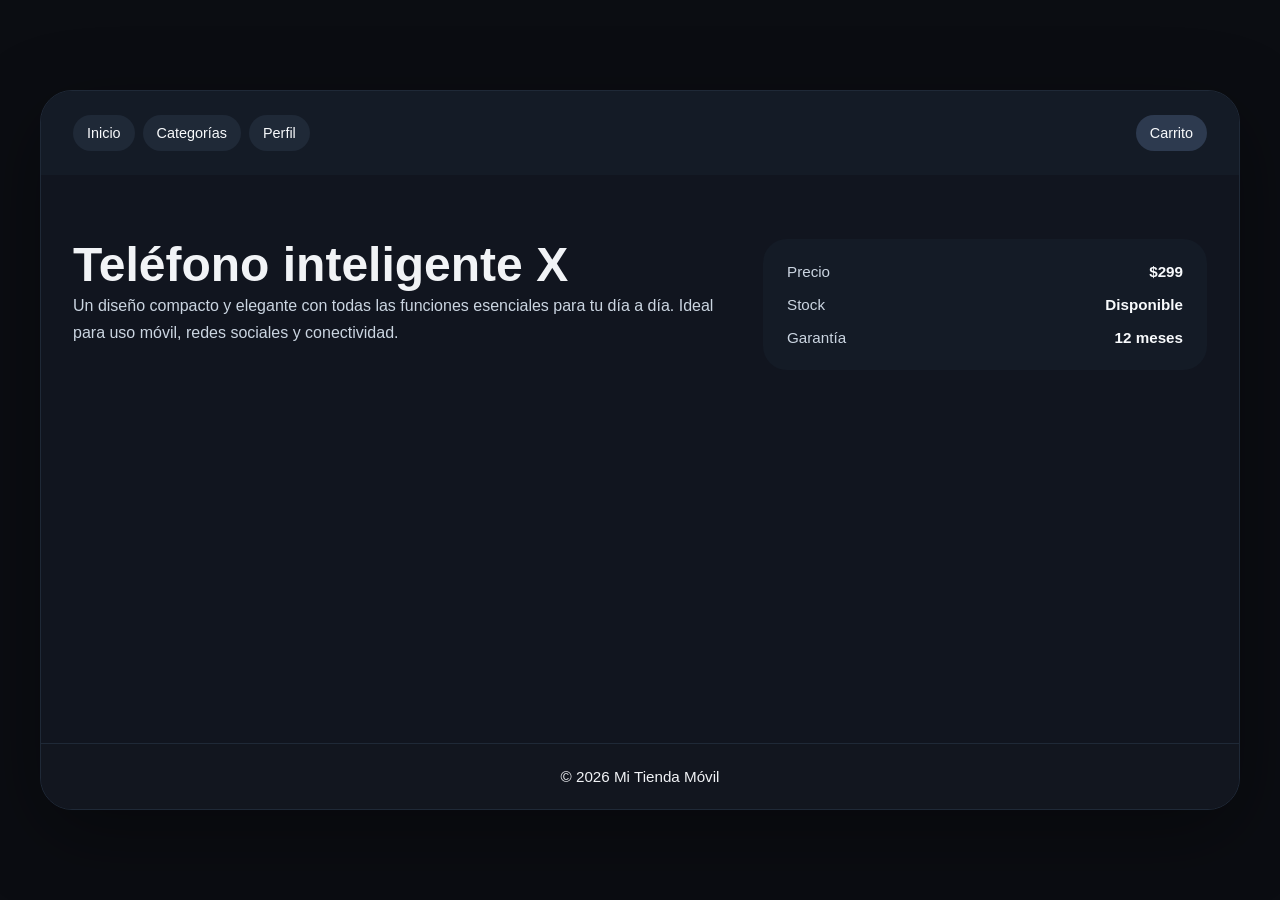
==== index.html @ 7a8d1944 "ETAPA 1 - ESTRUCTURA PRINCIPAL" ====
<!DOCTYPE html>
<html lang="es">
  <head>
    <meta charset="UTF-8" />
    <meta name="viewport" content="width=device-width, initial-scale=1.0" />
    <title>Tienda móvil</title>
    <link rel="stylesheet" href="style.css" />
  </head>
  <body>
    <div class="phone-shell">
      <header class="top-bar">
        <div class="menu-options">
          <button class="menu-button">Inicio</button>
          <button class="menu-button">Categorías</button>
          <button class="menu-button">Perfil</button>
        </div>
        <button class="cart-button">Carrito</button>
      </header>

      <main class="content-area">
        <section class="product-card">
          <div class="product-copy">
            <h1 class="product-title">Teléfono inteligente X</h1>
            <p class="product-description">
              Un diseño compacto y elegante con todas las funciones esenciales para
              tu día a día. Ideal para uso móvil, redes sociales y conectividad.
            </p>
          </div>
          <div class="product-details">
            <div class="detail-line">
              <span>Precio</span>
              <strong>$299</strong>
            </div>
            <div class="detail-line">
              <span>Stock</span>
              <strong>Disponible</strong>
            </div>
            <div class="detail-line">
              <span>Garantía</span>
              <strong>12 meses</strong>
            </div>
          </div>
        </section>
      </main>

      <footer class="footer-bar">
        <p>© 2026 Mi Tienda Móvil</p>
      </footer>
    </div>
  </body>
</html>
---- style.css ----
* {
  box-sizing: border-box;
  margin: 0;
  padding: 0;
}

body {
  min-height: 100vh;
  background: #0b0d12;
  color: #f1f3f6;
  font-family: Inter, Arial, sans-serif;
  display: flex;
  align-items: center;
  justify-content: center;
  padding: 32px 40px;
}

.phone-shell {
  display: grid;
  grid-template-rows: auto 1fr auto;
  gap: 24px;
  width: min(100%, 1200px);
  min-height: 80vh;
  margin: auto;
  background: #11151f;
  border: 1px solid #1f2937;
  border-radius: 32px;
  box-shadow: 0 24px 80px rgba(0, 0, 0, 0.35);
  overflow: hidden;
}

.top-bar {
  display: flex;
  align-items: center;
  justify-content: space-between;
  gap: 16px;
  padding: 24px 32px;
  background: #141b26;
}

.menu-options {
  display: flex;
  gap: 8px;
  flex-wrap: wrap;
}

.menu-button,
.cart-button {
  border: none;
  background: #1f2937;
  color: #f8fafc;
  padding: 10px 14px;
  border-radius: 999px;
  font-size: 0.9rem;
  cursor: pointer;
}

.cart-button {
  background: #2d3a4f;
}

.content-area {
  padding: 40px 32px;
  width: 100%;
}

.product-card {
  display: grid;
  grid-template-columns: 1fr;
  gap: 24px;
  width: 100%;
  max-width: 100%;
}

.product-details {
  display: grid;
  gap: 16px;
  padding: 24px;
  background: #141b26;
  border-radius: 24px;
}

.detail-line {
  display: flex;
  align-items: center;
  justify-content: space-between;
  color: #cbd5e1;
  font-size: 0.95rem;
}

.detail-line strong {
  color: #f8fafc;
}

.product-title {
  font-size: clamp(2rem, 4vw, 3rem);
  line-height: 1.1;
}

.product-description {
  font-size: 1rem;
  line-height: 1.7;
  color: #cbd5e1;
}

.footer-bar {
  padding: 24px 32px;
  text-align: center;
  background: #12161f;
  border-top: 1px solid #1f2937;
  font-size: 0.95rem;
}

@media (min-width: 860px) {
  .product-card {
    grid-template-columns: 1.35fr 0.9fr;
    align-items: start;
  }
}

@media (max-width: 360px) {
  .top-bar {
    flex-direction: column;
    align-items: stretch;
  }

  .menu-options {
    justify-content: space-between;
  }
}
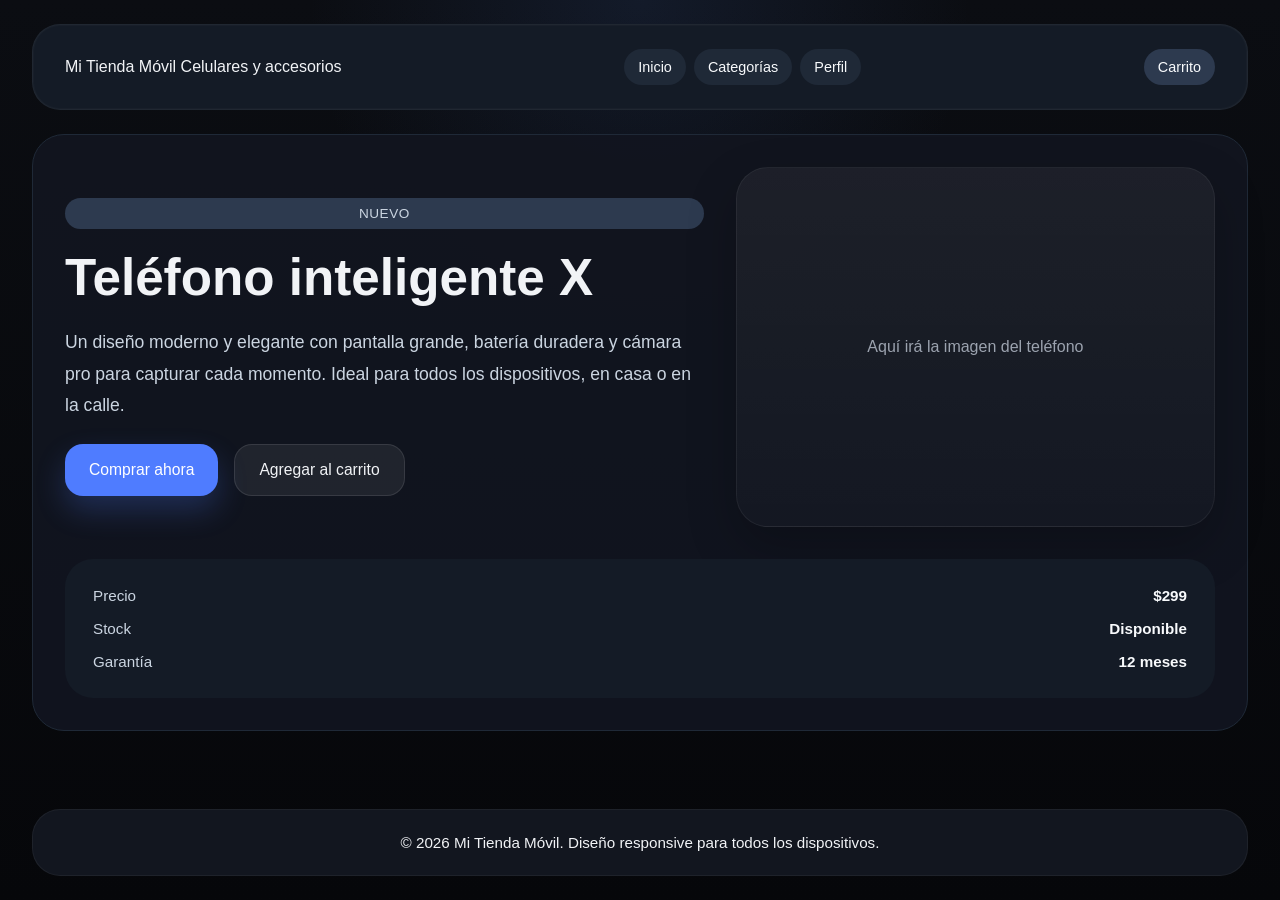
==== commit f99c92c7: "ETAPA 2 - MEJORA VISUAL" ====
--- a/index.html
+++ b/index.html
@@ -7,8 +7,12 @@
     <link rel="stylesheet" href="style.css" />
   </head>
   <body>
-    <div class="phone-shell">
+    <div class="page-shell">
       <header class="top-bar">
+        <div class="logo-area">
+          <span class="brand-name">Mi Tienda Móvil</span>
+          <span class="brand-tag">Celulares y accesorios</span>
+        </div>
         <div class="menu-options">
           <button class="menu-button">Inicio</button>
           <button class="menu-button">Categorías</button>
@@ -19,13 +23,27 @@
 
       <main class="content-area">
         <section class="product-card">
-          <div class="product-copy">
-            <h1 class="product-title">Teléfono inteligente X</h1>
-            <p class="product-description">
-              Un diseño compacto y elegante con todas las funciones esenciales para
-              tu día a día. Ideal para uso móvil, redes sociales y conectividad.
-            </p>
+          <div class="product-head">
+            <div class="product-copy">
+              <span class="product-badge">Nuevo</span>
+              <h1 class="product-title">Teléfono inteligente X</h1>
+              <p class="product-description">
+                Un diseño moderno y elegante con pantalla grande, batería duradera
+                y cámara pro para capturar cada momento. Ideal para todos los
+                dispositivos, en casa o en la calle.
+              </p>
+
+              <div class="product-actions">
+                <button class="action-button primary">Comprar ahora</button>
+                <button class="action-button secondary">Agregar al carrito</button>
+              </div>
+            </div>
+
+            <div class="product-visual">
+              <div class="image-box">Aquí irá la imagen del teléfono</div>
+            </div>
           </div>
+
           <div class="product-details">
             <div class="detail-line">
               <span>Precio</span>
@@ -44,7 +62,7 @@
       </main>
 
       <footer class="footer-bar">
-        <p>© 2026 Mi Tienda Móvil</p>
+        <p>© 2026 Mi Tienda Móvil. Diseño responsive para todos los dispositivos.</p>
       </footer>
     </div>
   </body>
--- a/style.css
+++ b/style.css
@@ -6,27 +6,24 @@
 
 body {
   min-height: 100vh;
-  background: #0b0d12;
+  background: radial-gradient(circle at top, rgba(56, 87, 148, 0.18), transparent 30%),
+    linear-gradient(180deg, #0b0d12 0%, #06070a 100%);
   color: #f1f3f6;
   font-family: Inter, Arial, sans-serif;
-  display: flex;
-  align-items: center;
+  margin: 0;
+  padding: 24px 32px;
+  display: flex;
   justify-content: center;
-  padding: 32px 40px;
-}
-
-.phone-shell {
+}
+
+.page-shell {
   display: grid;
   grid-template-rows: auto 1fr auto;
   gap: 24px;
-  width: min(100%, 1200px);
-  min-height: 80vh;
-  margin: auto;
-  background: #11151f;
-  border: 1px solid #1f2937;
-  border-radius: 32px;
-  box-shadow: 0 24px 80px rgba(0, 0, 0, 0.35);
-  overflow: hidden;
+  width: 100%;
+  max-width: 1400px;
+  min-height: 84vh;
+  margin: 0 auto;
 }
 
 .top-bar {
@@ -34,8 +31,12 @@
   align-items: center;
   justify-content: space-between;
   gap: 16px;
+  width: 100%;
   padding: 24px 32px;
   background: #141b26;
+  border-radius: 28px;
+  border: 1px solid rgba(255, 255, 255, 0.05);
+  box-shadow: inset 0 0 0 1px rgba(255, 255, 255, 0.02);
 }
 
 .menu-options {
@@ -60,24 +61,101 @@
 }
 
 .content-area {
-  padding: 40px 32px;
   width: 100%;
 }
 
 .product-card {
-  display: grid;
-  grid-template-columns: 1fr;
-  gap: 24px;
-  width: 100%;
-  max-width: 100%;
+  background: rgba(17, 21, 31, 0.95);
+  border: 1px solid #1f2937;
+  border-radius: 32px;
+  padding: 32px;
+  display: grid;
+  gap: 32px;
+  width: 100%;
+}
+
+.product-head {
+  display: grid;
+  gap: 32px;
+  width: 100%;
+}
+
+.product-copy {
+  display: grid;
+  gap: 22px;
+}
+
+.product-badge {
+  display: inline-flex;
+  align-items: center;
+  justify-content: center;
+  padding: 8px 14px;
+  border-radius: 999px;
+  background: #2d3a4f;
+  color: #cbd5e1;
+  font-size: 0.85rem;
+  letter-spacing: 0.04em;
+  text-transform: uppercase;
+}
+
+.product-visual {
+  display: grid;
+  align-items: center;
+  justify-items: center;
+}
+
+.image-box {
+  width: 100%;
+  min-height: 360px;
+  border-radius: 32px;
+  background: linear-gradient(180deg, rgba(255,255,255,0.05), rgba(255,255,255,0.02));
+  border: 1px solid rgba(255, 255, 255, 0.06);
+  box-shadow: 0 20px 50px rgba(0, 0, 0, 0.22);
+  display: grid;
+  place-items: center;
+  color: #9ca3af;
+  font-size: 1rem;
+  text-align: center;
+  padding: 32px;
+}
+
+.product-actions {
+  display: flex;
+  flex-wrap: wrap;
+  gap: 16px;
+}
+
+.action-button {
+  border: none;
+  border-radius: 18px;
+  padding: 16px 24px;
+  font-size: 0.98rem;
+  cursor: pointer;
+  transition: transform 0.2s ease, background 0.2s ease, box-shadow 0.2s ease;
+}
+
+.action-button:hover {
+  transform: translateY(-2px);
+}
+
+.primary {
+  background: #4f7cff;
+  color: #fff;
+  box-shadow: 0 14px 30px rgba(79, 124, 255, 0.24);
+}
+
+.secondary {
+  background: rgba(255, 255, 255, 0.07);
+  color: #f1f3f6;
+  border: 1px solid rgba(255, 255, 255, 0.1);
 }
 
 .product-details {
   display: grid;
   gap: 16px;
-  padding: 24px;
+  padding: 28px;
   background: #141b26;
-  border-radius: 24px;
+  border-radius: 28px;
 }
 
 .detail-line {
@@ -93,38 +171,64 @@
 }
 
 .product-title {
-  font-size: clamp(2rem, 4vw, 3rem);
-  line-height: 1.1;
+  font-size: clamp(2.6rem, 4vw, 4rem);
+  line-height: 1.05;
+  margin: 0;
 }
 
 .product-description {
-  font-size: 1rem;
-  line-height: 1.7;
+  font-size: 1.1rem;
+  line-height: 1.8;
   color: #cbd5e1;
+  max-width: 740px;
 }
 
 .footer-bar {
+  width: 100%;
   padding: 24px 32px;
   text-align: center;
   background: #12161f;
-  border-top: 1px solid #1f2937;
+  border-radius: 28px;
+  border: 1px solid rgba(255, 255, 255, 0.05);
   font-size: 0.95rem;
 }
 
-@media (min-width: 860px) {
-  .product-card {
-    grid-template-columns: 1.35fr 0.9fr;
-    align-items: start;
-  }
-}
-
-@media (max-width: 360px) {
+@media (min-width: 900px) {
+  .product-head {
+    grid-template-columns: 1.2fr 0.9fr;
+    align-items: center;
+  }
+}
+
+@media (max-width: 860px) {
   .top-bar {
     flex-direction: column;
     align-items: stretch;
   }
 
   .menu-options {
-    justify-content: space-between;
-  }
-}
+    justify-content: flex-start;
+  }
+}
+
+@media (max-width: 640px) {
+  body {
+    padding: 16px;
+  }
+
+  .top-bar,
+  .footer-bar,
+  .product-card {
+    border-radius: 24px;
+    padding: 20px;
+  }
+
+  .product-actions {
+    flex-direction: column;
+    align-items: stretch;
+  }
+
+  .image-box {
+    min-height: 240px;
+  }
+}
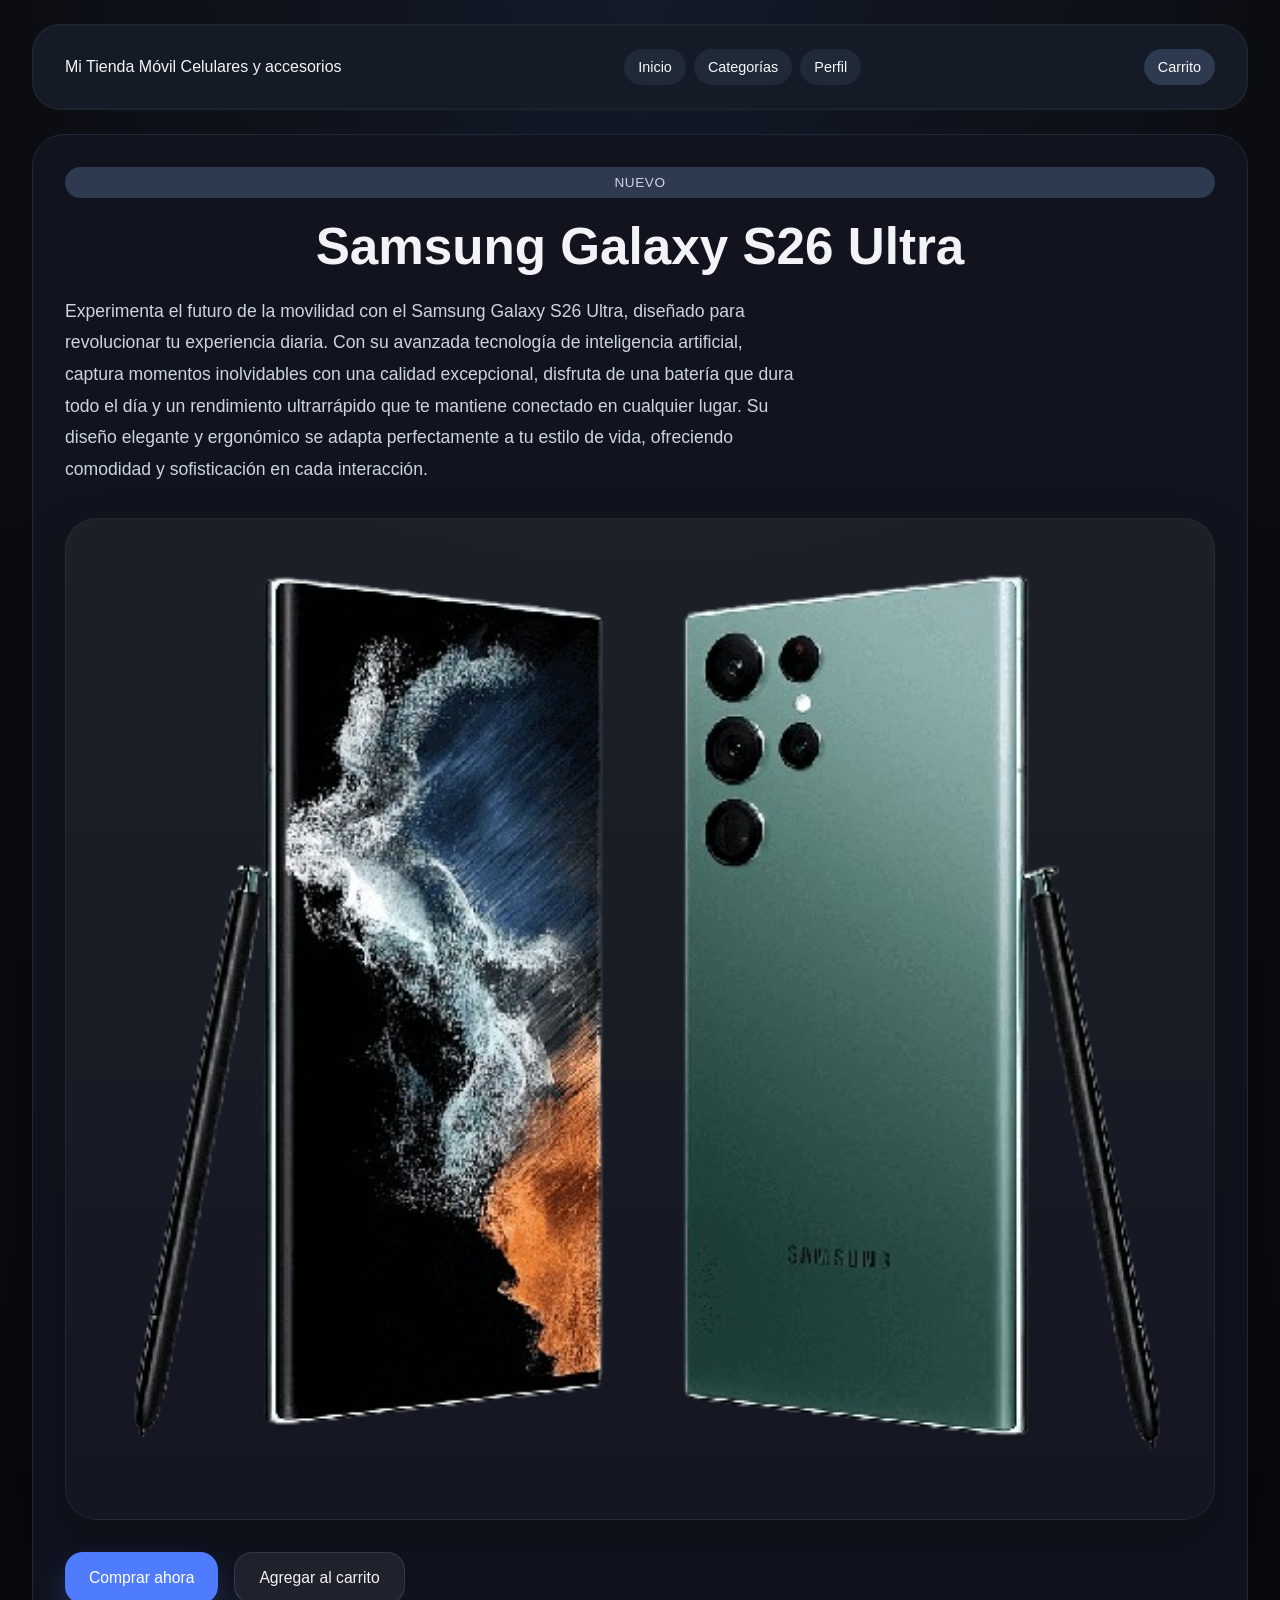
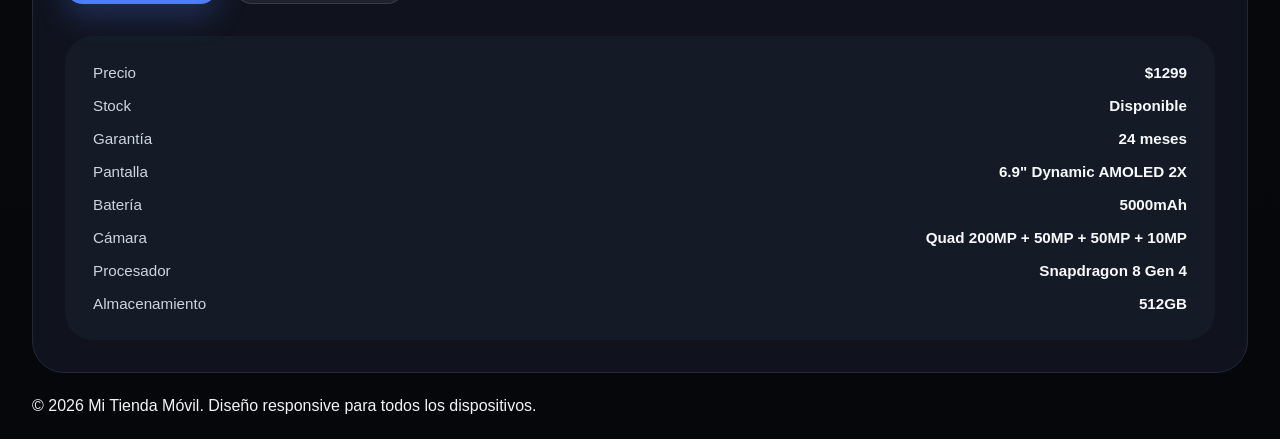
==== commit 55744a71: "INCORPORACION DE CONTENIDO" ====
--- a/index.html
+++ b/index.html
@@ -15,10 +15,22 @@
         </div>
         <div class="menu-options">
           <button class="menu-button">Inicio</button>
-          <button class="menu-button">Categorías</button>
-          <button class="menu-button">Perfil</button>
+          <div class="dropdown">
+            <button class="menu-button dropdown-toggle">Categorías</button>
+            <div class="dropdown-content">
+              <a href="index.html">Celulares</a>
+              <a href="#">Seguimiento de Producto</a>
+              <a href="#">Contacto</a>
+            </div>
+          </div>
+          <button class="menu-button" id="profile-btn">Perfil</button>
         </div>
-        <button class="cart-button">Carrito</button>
+        <div class="cart-dropdown">
+          <button class="cart-button">Carrito</button>
+          <div class="cart-dropdown-content" id="cart-preview">
+            <!-- Contenido del carrito -->
+          </div>
+        </div>
       </header>
 
       <main class="content-area">
@@ -26,28 +38,29 @@
           <div class="product-head">
             <div class="product-copy">
               <span class="product-badge">Nuevo</span>
-              <h1 class="product-title">Teléfono inteligente X</h1>
+              <h1 class="product-title">Samsung Galaxy S26 Ultra</h1>
               <p class="product-description">
-                Un diseño moderno y elegante con pantalla grande, batería duradera
-                y cámara pro para capturar cada momento. Ideal para todos los
-                dispositivos, en casa o en la calle.
+                Experimenta el futuro de la movilidad con el Samsung Galaxy S26 Ultra, diseñado para revolucionar tu experiencia diaria. Con su avanzada tecnología de inteligencia artificial, captura momentos inolvidables con una calidad excepcional, disfruta de una batería que dura todo el día y un rendimiento ultrarrápido que te mantiene conectado en cualquier lugar. Su diseño elegante y ergonómico se adapta perfectamente a tu estilo de vida, ofreciendo comodidad y sofisticación en cada interacción.
               </p>
 
-              <div class="product-actions">
-                <button class="action-button primary">Comprar ahora</button>
-                <button class="action-button secondary">Agregar al carrito</button>
-              </div>
             </div>
 
             <div class="product-visual">
-              <div class="image-box">Aquí irá la imagen del teléfono</div>
+              <div class="image-box">
+                <img src="CELULAR.png" alt="Samsung Galaxy S26 Ultra" style="width: 100%; height: 100%; object-fit: cover; border-radius: 24px;">
+              </div>
             </div>
+          </div>
+
+          <div class="product-actions">
+            <button class="action-button primary">Comprar ahora</button>
+            <button class="action-button secondary">Agregar al carrito</button>
           </div>
 
           <div class="product-details">
             <div class="detail-line">
               <span>Precio</span>
-              <strong>$299</strong>
+              <strong>$1299</strong>
             </div>
             <div class="detail-line">
               <span>Stock</span>
@@ -55,7 +68,27 @@
             </div>
             <div class="detail-line">
               <span>Garantía</span>
-              <strong>12 meses</strong>
+              <strong>24 meses</strong>
+            </div>
+            <div class="detail-line">
+              <span>Pantalla</span>
+              <strong>6.9" Dynamic AMOLED 2X</strong>
+            </div>
+            <div class="detail-line">
+              <span>Batería</span>
+              <strong>5000mAh</strong>
+            </div>
+            <div class="detail-line">
+              <span>Cámara</span>
+              <strong>Quad 200MP + 50MP + 50MP + 10MP</strong>
+            </div>
+            <div class="detail-line">
+              <span>Procesador</span>
+              <strong>Snapdragon 8 Gen 4</strong>
+            </div>
+            <div class="detail-line">
+              <span>Almacenamiento</span>
+              <strong>512GB</strong>
             </div>
           </div>
         </section>
@@ -65,5 +98,53 @@
         <p>© 2026 Mi Tienda Móvil. Diseño responsive para todos los dispositivos.</p>
       </footer>
     </div>
+
+    <!-- Modal para Checkout -->
+    <div id="checkout-modal" class="modal">
+      <div class="modal-content">
+        <span class="close">&times;</span>
+        <h2>Información de Pago</h2>
+        <form id="checkout-form">
+          <div class="form-group">
+            <label for="card-number">Número de Tarjeta</label>
+            <input type="text" id="card-number" placeholder="1234 5678 9012 3456" required>
+          </div>
+          <div class="form-group">
+            <label for="expiry">Fecha de Expiración</label>
+            <input type="text" id="expiry" placeholder="MM/AA" required>
+          </div>
+          <div class="form-group">
+            <label for="cvv">CVV</label>
+            <input type="text" id="cvv" placeholder="123" required>
+          </div>
+          <div class="form-group">
+            <label for="address">Dirección de Envío</label>
+            <input type="text" id="address" placeholder="Calle, Ciudad, País" required>
+          </div>
+          <button type="submit" class="action-button primary">Pagar Ahora</button>
+        </form>
+      </div>
+    </div>
+
+    <!-- Modal para Perfil -->
+    <div id="profile-modal" class="modal">
+      <div class="modal-content">
+        <span class="close">&times;</span>
+        <h2>Crear Cuenta</h2>
+        <form id="profile-form">
+          <div class="form-group">
+            <label for="first-name">Nombre</label>
+            <input type="text" id="first-name" required>
+          </div>
+          <div class="form-group">
+            <label for="last-name">Apellido</label>
+            <input type="text" id="last-name" required>
+          </div>
+          <button type="submit" class="action-button primary">Crear Cuenta</button>
+        </form>
+      </div>
+    </div>
+
+    <script src="script.js"></script>
   </body>
 </html>
--- a/style.css
+++ b/style.css
@@ -14,6 +14,12 @@
   padding: 24px 32px;
   display: flex;
   justify-content: center;
+  animation: fadeIn 1s ease-in;
+}
+
+@keyframes fadeIn {
+  from { opacity: 0; }
+  to { opacity: 1; }
 }
 
 .page-shell {
@@ -72,6 +78,12 @@
   display: grid;
   gap: 32px;
   width: 100%;
+  animation: slideUp 0.8s ease-out;
+}
+
+@keyframes slideUp {
+  from { transform: translateY(50px); opacity: 0; }
+  to { transform: translateY(0); opacity: 1; }
 }
 
 .product-head {
@@ -131,11 +143,24 @@
   padding: 16px 24px;
   font-size: 0.98rem;
   cursor: pointer;
-  transition: transform 0.2s ease, background 0.2s ease, box-shadow 0.2s ease;
-}
-
-.action-button:hover {
-  transform: translateY(-2px);
+  transition: all 0.3s ease;
+  position: relative;
+  overflow: hidden;
+}
+
+.action-button::before {
+  content: '';
+  position: absolute;
+  top: 0;
+  left: -100%;
+  width: 100%;
+  height: 100%;
+  background: linear-gradient(90deg, transparent, rgba(255,255,255,0.2), transparent);
+  transition: left 0.5s;
+}
+
+.action-button:hover::before {
+  left: 100%;
 }
 
 .primary {
@@ -144,12 +169,22 @@
   box-shadow: 0 14px 30px rgba(79, 124, 255, 0.24);
 }
 
+.primary:hover {
+  transform: translateY(-3px);
+  box-shadow: 0 20px 40px rgba(79, 124, 255, 0.4);
+}
+
 .secondary {
   background: rgba(255, 255, 255, 0.07);
   color: #f1f3f6;
   border: 1px solid rgba(255, 255, 255, 0.1);
 }
 
+.secondary:hover {
+  background: rgba(255, 255, 255, 0.15);
+  transform: translateY(-2px);
+}
+
 .product-details {
   display: grid;
   gap: 16px;
@@ -174,6 +209,7 @@
   font-size: clamp(2.6rem, 4vw, 4rem);
   line-height: 1.05;
   margin: 0;
+  text-align: center;
 }
 
 .product-description {
@@ -183,21 +219,146 @@
   max-width: 740px;
 }
 
-.footer-bar {
-  width: 100%;
-  padding: 24px 32px;
-  text-align: center;
-  background: #12161f;
-  border-radius: 28px;
-  border: 1px solid rgba(255, 255, 255, 0.05);
-  font-size: 0.95rem;
-}
-
-@media (min-width: 900px) {
-  .product-head {
-    grid-template-columns: 1.2fr 0.9fr;
-    align-items: center;
-  }
+.dropdown {
+  position: relative;
+  display: inline-block;
+}
+
+.dropdown-content {
+  display: none;
+  position: absolute;
+  background-color: #141b26;
+  min-width: 160px;
+  box-shadow: 0px 8px 16px 0px rgba(0,0,0,0.2);
+  z-index: 1;
+  border-radius: 8px;
+  border: 1px solid #1f2937;
+}
+
+.dropdown-content a {
+  color: #f8fafc;
+  padding: 12px 16px;
+  text-decoration: none;
+  display: block;
+}
+
+.dropdown-content a:hover {
+  background-color: #1f2937;
+}
+
+.dropdown:hover .dropdown-content {
+  display: block;
+}
+
+.cart-dropdown {
+  position: relative;
+  display: inline-block;
+}
+
+.cart-dropdown-content {
+  display: none;
+  position: absolute;
+  right: 0;
+  background-color: #141b26;
+  min-width: 300px;
+  box-shadow: 0px 8px 16px 0px rgba(0,0,0,0.2);
+  z-index: 1;
+  border-radius: 8px;
+  border: 1px solid #1f2937;
+  padding: 16px;
+}
+
+.cart-dropdown:hover .cart-dropdown-content {
+  display: block;
+}
+
+.cart-item {
+  display: flex;
+  justify-content: space-between;
+  align-items: center;
+  margin-bottom: 12px;
+  padding: 12px;
+  background: #141b26;
+  border-radius: 8px;
+}
+
+.remove-btn {
+  background: #dc3545;
+  color: #fff;
+  border: none;
+  padding: 6px 12px;
+  border-radius: 4px;
+  cursor: pointer;
+  transition: background 0.3s;
+}
+
+.remove-btn:hover {
+  background: #c82333;
+}
+
+.modal {
+  display: none;
+  position: fixed;
+  z-index: 1000;
+  left: 0;
+  top: 0;
+  width: 100%;
+  height: 100%;
+  overflow: auto;
+  background-color: rgba(0,0,0,0.4);
+}
+
+.modal-content {
+  background-color: #11151f;
+  margin: 15% auto;
+  padding: 20px;
+  border: 1px solid #1f2937;
+  border-radius: 32px;
+  width: 90%;
+  max-width: 500px;
+}
+
+.close {
+  color: #aaa;
+  float: right;
+  font-size: 28px;
+  font-weight: bold;
+}
+
+.close:hover,
+.close:focus {
+  color: #f8fafc;
+  text-decoration: none;
+  cursor: pointer;
+}
+
+.form-group {
+  margin-bottom: 16px;
+}
+
+.form-group label {
+  display: block;
+  margin-bottom: 8px;
+  color: #cbd5e1;
+}
+
+.cart-section {
+  background: rgba(17, 21, 31, 0.95);
+  border: 1px solid #1f2937;
+  border-radius: 32px;
+  padding: 32px;
+  width: 100%;
+}
+
+.cart-items {
+  margin-bottom: 24px;
+}
+
+.cart-total {
+  display: flex;
+  justify-content: space-between;
+  align-items: center;
+  font-size: 1.2rem;
 }
 
 @media (max-width: 860px) {
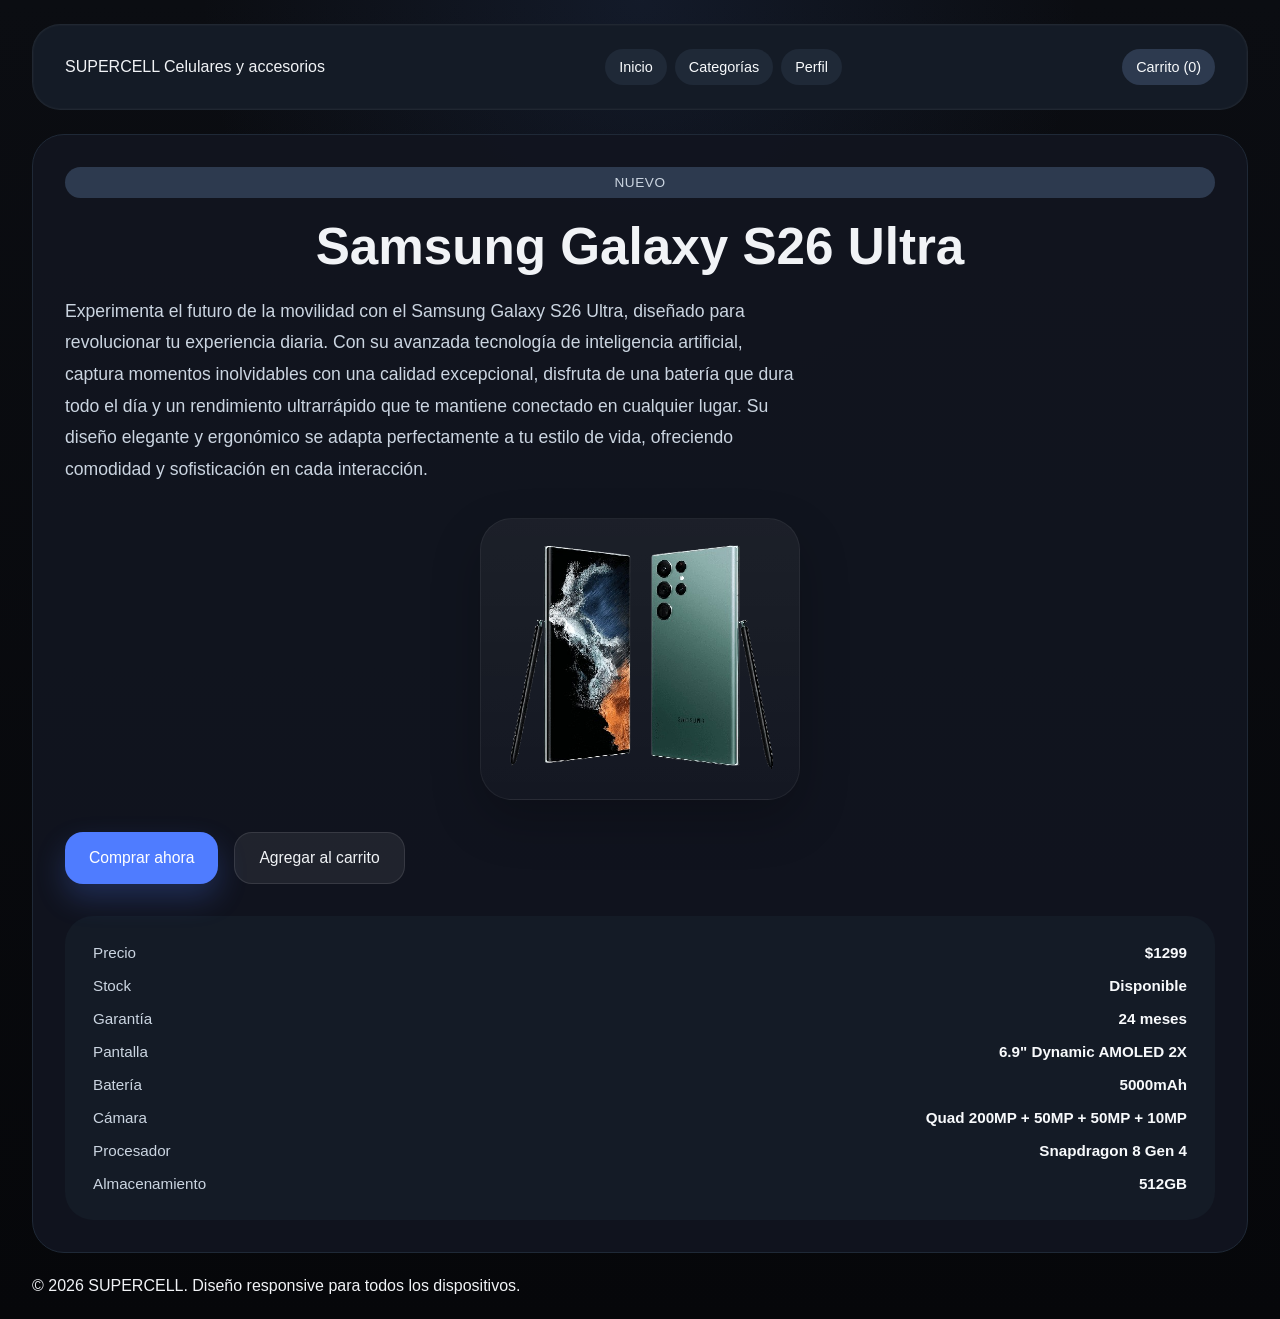
==== commit 15da8c4b: "ETAPA 4 -- ADAPTACION A DISPOSITVOS MOVILES" ====
--- a/index.html
+++ b/index.html
@@ -10,7 +10,7 @@
     <div class="page-shell">
       <header class="top-bar">
         <div class="logo-area">
-          <span class="brand-name">Mi Tienda Móvil</span>
+          <span class="brand-name">SUPERCELL</span>
           <span class="brand-tag">Celulares y accesorios</span>
         </div>
         <div class="menu-options">
@@ -26,7 +26,7 @@
           <button class="menu-button" id="profile-btn">Perfil</button>
         </div>
         <div class="cart-dropdown">
-          <button class="cart-button">Carrito</button>
+          <button class="cart-button">Carrito <span id="cart-count">(0)</span></button>
           <div class="cart-dropdown-content" id="cart-preview">
             <!-- Contenido del carrito -->
           </div>
@@ -95,7 +95,7 @@
       </main>
 
       <footer class="footer-bar">
-        <p>© 2026 Mi Tienda Móvil. Diseño responsive para todos los dispositivos.</p>
+        <p>© 2026 SUPERCELL. Diseño responsive para todos los dispositivos.</p>
       </footer>
     </div>
 
--- a/style.css
+++ b/style.css
@@ -118,7 +118,8 @@
 
 .image-box {
   width: 100%;
-  min-height: 360px;
+  min-height: 240px;
+  max-width: 320px;
   border-radius: 32px;
   background: linear-gradient(180deg, rgba(255,255,255,0.05), rgba(255,255,255,0.02));
   border: 1px solid rgba(255, 255, 255, 0.06);
@@ -128,7 +129,8 @@
   color: #9ca3af;
   font-size: 1rem;
   text-align: center;
-  padding: 32px;
+  padding: 20px;
+  margin: 0 auto;
 }
 
 .product-actions {
@@ -390,6 +392,15 @@
   }
 
   .image-box {
-    min-height: 240px;
-  }
-}
+    min-height: 200px;
+  }
+
+  .product-head {
+    grid-template-columns: 1fr !important;
+    gap: 24px;
+  }
+
+  .product-visual {
+    order: -1;
+  }
+}
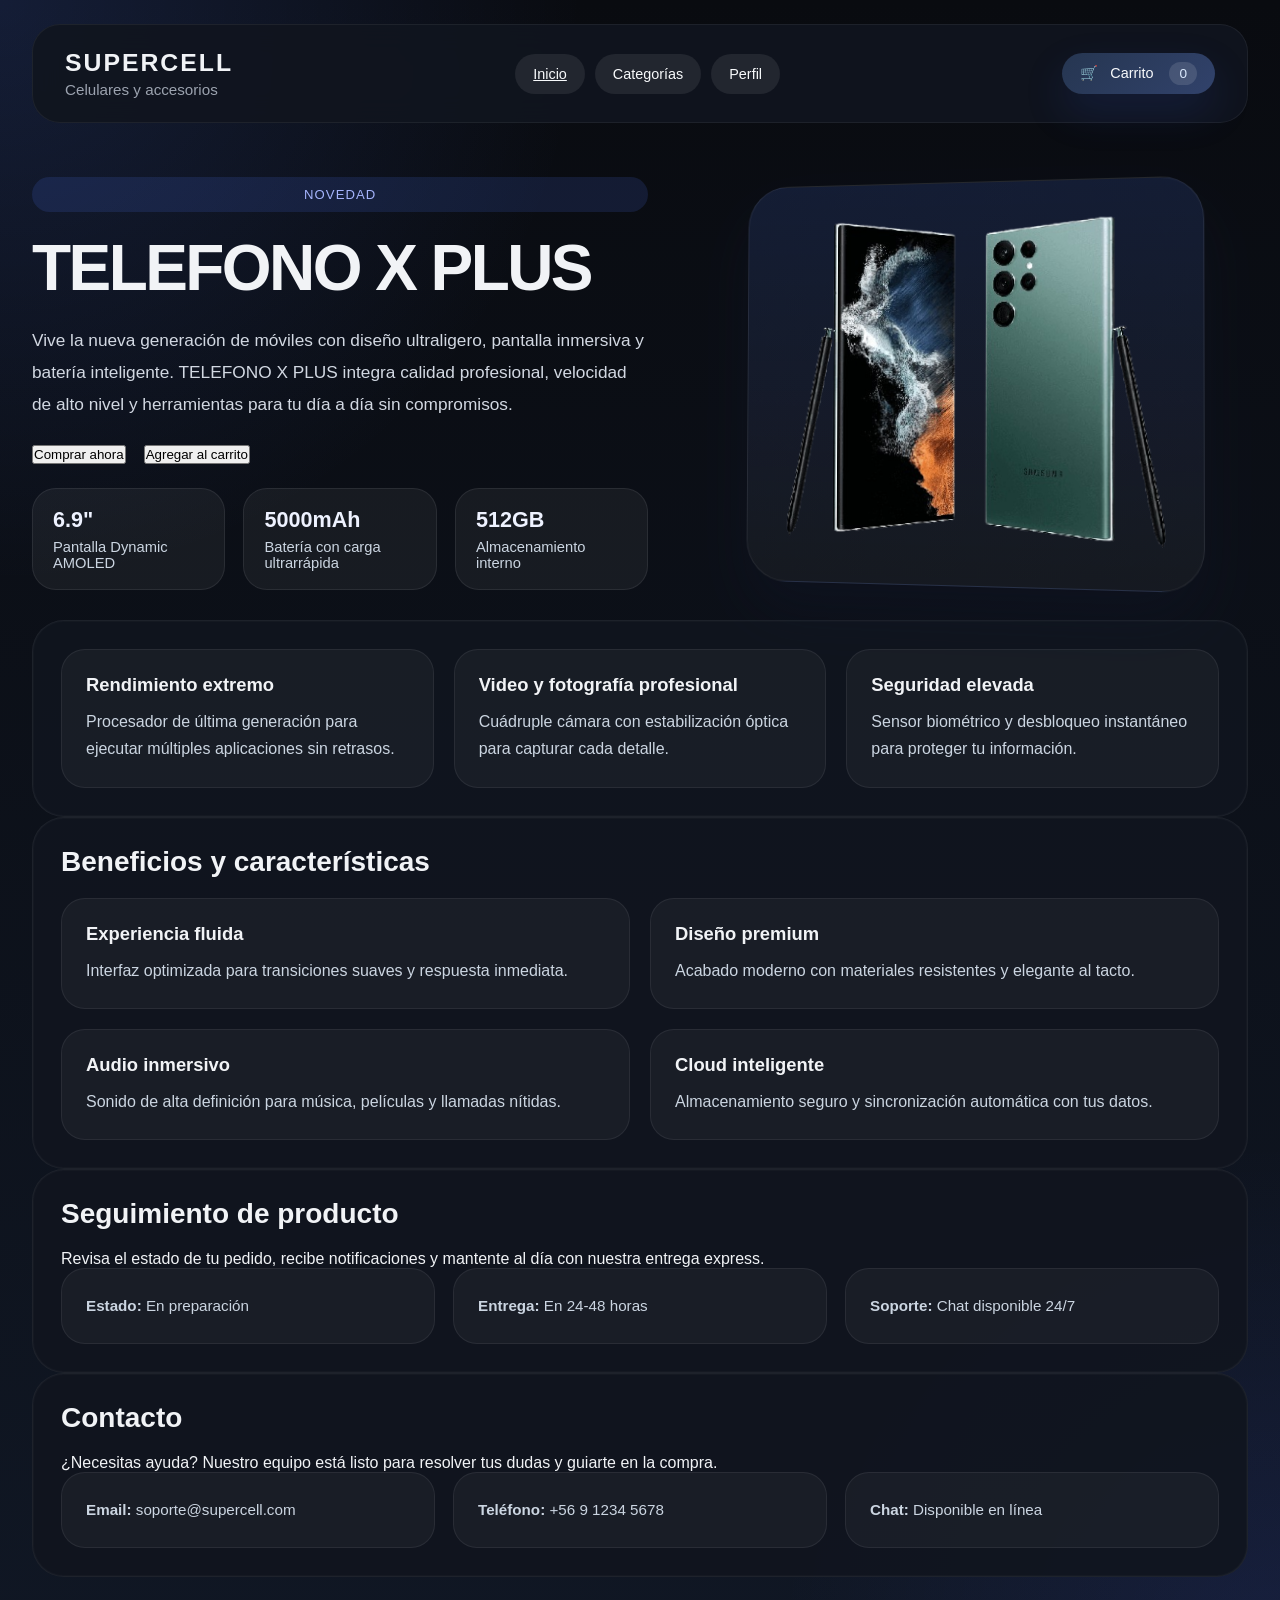
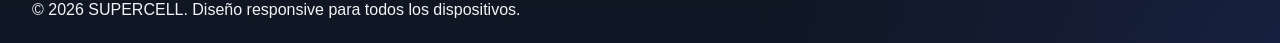
==== commit 8b9fcfe5: "ETAPA 5 -- MEJORA FINAL OBLIGATORIA" ====
--- a/index.html
+++ b/index.html
@@ -3,7 +3,7 @@
   <head>
     <meta charset="UTF-8" />
     <meta name="viewport" content="width=device-width, initial-scale=1.0" />
-    <title>Tienda móvil</title>
+    <title>SUPERCELL - TELEFONO X PLUS</title>
     <link rel="stylesheet" href="style.css" />
   </head>
   <body>
@@ -13,20 +13,26 @@
           <span class="brand-name">SUPERCELL</span>
           <span class="brand-tag">Celulares y accesorios</span>
         </div>
-        <div class="menu-options">
-          <button class="menu-button">Inicio</button>
+
+        <nav class="menu-options">
+          <a href="index.html" class="menu-button">Inicio</a>
           <div class="dropdown">
-            <button class="menu-button dropdown-toggle">Categorías</button>
+            <button class="menu-button dropdown-toggle" type="button">Categorías</button>
             <div class="dropdown-content">
               <a href="index.html">Celulares</a>
-              <a href="#">Seguimiento de Producto</a>
-              <a href="#">Contacto</a>
+              <a href="#seguimiento">Seguimiento de Producto</a>
+              <a href="#contacto">Contacto</a>
             </div>
           </div>
-          <button class="menu-button" id="profile-btn">Perfil</button>
-        </div>
+          <button class="menu-button" id="profile-btn" type="button">Perfil</button>
+        </nav>
+
         <div class="cart-dropdown">
-          <button class="cart-button">Carrito <span id="cart-count">(0)</span></button>
+          <button class="cart-button" id="cart-dropdown-btn" type="button">
+            <span class="cart-icon">🛒</span>
+            <span>Carrito</span>
+            <span class="cart-counter" id="cart-count">0</span>
+          </button>
           <div class="cart-dropdown-content" id="cart-preview">
             <!-- Contenido del carrito -->
           </div>
@@ -34,62 +40,96 @@
       </header>
 
       <main class="content-area">
-        <section class="product-card">
-          <div class="product-head">
-            <div class="product-copy">
-              <span class="product-badge">Nuevo</span>
-              <h1 class="product-title">Samsung Galaxy S26 Ultra</h1>
-              <p class="product-description">
-                Experimenta el futuro de la movilidad con el Samsung Galaxy S26 Ultra, diseñado para revolucionar tu experiencia diaria. Con su avanzada tecnología de inteligencia artificial, captura momentos inolvidables con una calidad excepcional, disfruta de una batería que dura todo el día y un rendimiento ultrarrápido que te mantiene conectado en cualquier lugar. Su diseño elegante y ergonómico se adapta perfectamente a tu estilo de vida, ofreciendo comodidad y sofisticación en cada interacción.
-              </p>
+        <section class="hero-section">
+          <div class="hero-copy">
+            <span class="product-badge">NOVEDAD</span>
+            <h1 class="product-title">TELEFONO X PLUS</h1>
+            <p class="product-description">
+              Vive la nueva generación de móviles con diseño ultraligero, pantalla inmersiva y batería inteligente. TELEFONO X PLUS integra calidad profesional, velocidad de alto nivel y herramientas para tu día a día sin compromisos.
+            </p>
 
+            <div class="product-actions">
+              <button id="buy-now-btn" class="action-button primary" type="button">Comprar ahora</button>
+              <button id="add-cart-btn" class="action-button secondary" type="button">Agregar al carrito</button>
             </div>
 
-            <div class="product-visual">
-              <div class="image-box">
-                <img src="CELULAR.png" alt="Samsung Galaxy S26 Ultra" style="width: 100%; height: 100%; object-fit: cover; border-radius: 24px;">
+            <div class="hero-stats">
+              <div class="hero-stat">
+                <strong>6.9"</strong>
+                <span>Pantalla Dynamic AMOLED</span>
+              </div>
+              <div class="hero-stat">
+                <strong>5000mAh</strong>
+                <span>Batería con carga ultrarrápida</span>
+              </div>
+              <div class="hero-stat">
+                <strong>512GB</strong>
+                <span>Almacenamiento interno</span>
               </div>
             </div>
           </div>
 
-          <div class="product-actions">
-            <button class="action-button primary">Comprar ahora</button>
-            <button class="action-button secondary">Agregar al carrito</button>
+          <div class="hero-visual">
+            <div class="image-box">
+              <img src="CELULAR.png" alt="Telefono X Plus" />
+            </div>
           </div>
+        </section>
 
-          <div class="product-details">
-            <div class="detail-line">
-              <span>Precio</span>
-              <strong>$1299</strong>
+        <section class="product-highlights">
+          <div class="highlight-card">
+            <h3>Rendimiento extremo</h3>
+            <p>Procesador de última generación para ejecutar múltiples aplicaciones sin retrasos.</p>
+          </div>
+          <div class="highlight-card">
+            <h3>Video y fotografía profesional</h3>
+            <p>Cuádruple cámara con estabilización óptica para capturar cada detalle.</p>
+          </div>
+          <div class="highlight-card">
+            <h3>Seguridad elevada</h3>
+            <p>Sensor biométrico y desbloqueo instantáneo para proteger tu información.</p>
+          </div>
+        </section>
+
+        <section class="tech-panel">
+          <h2 class="section-title">Beneficios y características</h2>
+          <div class="tech-grid">
+            <div class="tech-card">
+              <h4>Experiencia fluida</h4>
+              <p>Interfaz optimizada para transiciones suaves y respuesta inmediata.</p>
             </div>
-            <div class="detail-line">
-              <span>Stock</span>
-              <strong>Disponible</strong>
+            <div class="tech-card">
+              <h4>Diseño premium</h4>
+              <p>Acabado moderno con materiales resistentes y elegante al tacto.</p>
             </div>
-            <div class="detail-line">
-              <span>Garantía</span>
-              <strong>24 meses</strong>
+            <div class="tech-card">
+              <h4>Audio inmersivo</h4>
+              <p>Sonido de alta definición para música, películas y llamadas nítidas.</p>
             </div>
-            <div class="detail-line">
-              <span>Pantalla</span>
-              <strong>6.9" Dynamic AMOLED 2X</strong>
+            <div class="tech-card">
+              <h4>Cloud inteligente</h4>
+              <p>Almacenamiento seguro y sincronización automática con tus datos.</p>
             </div>
-            <div class="detail-line">
-              <span>Batería</span>
-              <strong>5000mAh</strong>
-            </div>
-            <div class="detail-line">
-              <span>Cámara</span>
-              <strong>Quad 200MP + 50MP + 50MP + 10MP</strong>
-            </div>
-            <div class="detail-line">
-              <span>Procesador</span>
-              <strong>Snapdragon 8 Gen 4</strong>
-            </div>
-            <div class="detail-line">
-              <span>Almacenamiento</span>
-              <strong>512GB</strong>
-            </div>
+          </div>
+        </section>
+
+        <section id="seguimiento" class="info-panel">
+          <h2 class="section-title">Seguimiento de producto</h2>
+          <p>Revisa el estado de tu pedido, recibe notificaciones y mantente al día con nuestra entrega express.</p>
+          <div class="info-cards">
+            <div class="info-card"><strong>Estado:</strong> En preparación</div>
+            <div class="info-card"><strong>Entrega:</strong> En 24-48 horas</div>
+            <div class="info-card"><strong>Soporte:</strong> Chat disponible 24/7</div>
+          </div>
+        </section>
+
+        <section id="contacto" class="info-panel">
+          <h2 class="section-title">Contacto</h2>
+          <p>¿Necesitas ayuda? Nuestro equipo está listo para resolver tus dudas y guiarte en la compra.</p>
+          <div class="info-cards">
+            <div class="info-card"><strong>Email:</strong> soporte@supercell.com</div>
+            <div class="info-card"><strong>Teléfono:</strong> +56 9 1234 5678</div>
+            <div class="info-card"><strong>Chat:</strong> Disponible en línea</div>
           </div>
         </section>
       </main>
@@ -99,7 +139,6 @@
       </footer>
     </div>
 
-    <!-- Modal para Checkout -->
     <div id="checkout-modal" class="modal">
       <div class="modal-content">
         <span class="close">&times;</span>
@@ -107,26 +146,27 @@
         <form id="checkout-form">
           <div class="form-group">
             <label for="card-number">Número de Tarjeta</label>
-            <input type="text" id="card-number" placeholder="1234 5678 9012 3456" required>
+            <input type="text" id="card-number" placeholder="1234 5678 9012 3456" required />
           </div>
-          <div class="form-group">
-            <label for="expiry">Fecha de Expiración</label>
-            <input type="text" id="expiry" placeholder="MM/AA" required>
-          </div>
-          <div class="form-group">
-            <label for="cvv">CVV</label>
-            <input type="text" id="cvv" placeholder="123" required>
+          <div class="form-group split-group">
+            <div>
+              <label for="expiry">Fecha de Expiración</label>
+              <input type="text" id="expiry" placeholder="MM/AA" required />
+            </div>
+            <div>
+              <label for="cvv">CVV</label>
+              <input type="text" id="cvv" placeholder="123" required />
+            </div>
           </div>
           <div class="form-group">
             <label for="address">Dirección de Envío</label>
-            <input type="text" id="address" placeholder="Calle, Ciudad, País" required>
+            <input type="text" id="address" placeholder="Calle, Ciudad, País" required />
           </div>
           <button type="submit" class="action-button primary">Pagar Ahora</button>
         </form>
       </div>
     </div>
 
-    <!-- Modal para Perfil -->
     <div id="profile-modal" class="modal">
       <div class="modal-content">
         <span class="close">&times;</span>
@@ -134,11 +174,11 @@
         <form id="profile-form">
           <div class="form-group">
             <label for="first-name">Nombre</label>
-            <input type="text" id="first-name" required>
+            <input type="text" id="first-name" placeholder="Miguel" required />
           </div>
           <div class="form-group">
             <label for="last-name">Apellido</label>
-            <input type="text" id="last-name" required>
+            <input type="text" id="last-name" placeholder="Cabrera" required />
           </div>
           <button type="submit" class="action-button primary">Crear Cuenta</button>
         </form>
--- a/style.css
+++ b/style.css
@@ -6,20 +6,21 @@
 
 body {
   min-height: 100vh;
-  background: radial-gradient(circle at top, rgba(56, 87, 148, 0.18), transparent 30%),
-    linear-gradient(180deg, #0b0d12 0%, #06070a 100%);
+  background: radial-gradient(circle at top left, rgba(79, 124, 255, 0.16), transparent 28%),
+    radial-gradient(circle at bottom right, rgba(76, 96, 255, 0.12), transparent 24%),
+    linear-gradient(180deg, #090b10 0%, #101724 100%);
   color: #f1f3f6;
   font-family: Inter, Arial, sans-serif;
   margin: 0;
   padding: 24px 32px;
   display: flex;
   justify-content: center;
-  animation: fadeIn 1s ease-in;
+  animation: fadeIn 0.9s ease-in;
 }
 
 @keyframes fadeIn {
-  from { opacity: 0; }
-  to { opacity: 1; }
+  from { opacity: 0; transform: translateY(12px); }
+  to { opacity: 1; transform: translateY(0); }
 }
 
 .page-shell {
@@ -28,7 +29,7 @@
   gap: 24px;
   width: 100%;
   max-width: 1400px;
-  min-height: 84vh;
+  min-height: 92vh;
   margin: 0 auto;
 }
 
@@ -39,186 +40,240 @@
   gap: 16px;
   width: 100%;
   padding: 24px 32px;
-  background: #141b26;
+  background: rgba(17, 21, 31, 0.92);
   border-radius: 28px;
-  border: 1px solid rgba(255, 255, 255, 0.05);
-  box-shadow: inset 0 0 0 1px rgba(255, 255, 255, 0.02);
+  border: 1px solid rgba(255, 255, 255, 0.06);
+  backdrop-filter: blur(14px);
+}
+
+.logo-area {
+  display: grid;
+  gap: 4px;
+}
+
+.brand-name {
+  font-size: 1.55rem;
+  font-weight: 800;
+  letter-spacing: 0.08em;
+}
+
+.brand-tag {
+  font-size: 0.95rem;
+  color: #9ca3af;
 }
 
 .menu-options {
   display: flex;
-  gap: 8px;
+  gap: 10px;
   flex-wrap: wrap;
+  align-items: center;
 }
 
 .menu-button,
 .cart-button {
   border: none;
-  background: #1f2937;
+  background: rgba(255, 255, 255, 0.08);
   color: #f8fafc;
-  padding: 10px 14px;
+  padding: 12px 18px;
   border-radius: 999px;
   font-size: 0.9rem;
   cursor: pointer;
+  transition: transform 0.25s ease, background 0.25s ease;
+}
+
+.menu-button:hover,
+.cart-button:hover {
+  background: rgba(255, 255, 255, 0.14);
+  transform: translateY(-1px);
 }
 
 .cart-button {
-  background: #2d3a4f;
+  background: linear-gradient(135deg, #263651, #31426b);
+  box-shadow: 0 18px 40px rgba(47, 75, 181, 0.18);
+}
+
+.cart-icon {
+  margin-right: 8px;
+}
+
+.cart-counter {
+  margin-left: 12px;
+  background: rgba(255, 255, 255, 0.12);
+  color: #dbeafe;
+  border-radius: 999px;
+  padding: 4px 10px;
+  font-size: 0.85rem;
 }
 
 .content-area {
   width: 100%;
 }
 
-.product-card {
-  background: rgba(17, 21, 31, 0.95);
-  border: 1px solid #1f2937;
-  border-radius: 32px;
-  padding: 32px;
-  display: grid;
-  gap: 32px;
-  width: 100%;
-  animation: slideUp 0.8s ease-out;
-}
-
-@keyframes slideUp {
-  from { transform: translateY(50px); opacity: 0; }
-  to { transform: translateY(0); opacity: 1; }
-}
-
-.product-head {
-  display: grid;
-  gap: 32px;
-  width: 100%;
-}
-
-.product-copy {
-  display: grid;
-  gap: 22px;
+.hero-section {
+  display: grid;
+  grid-template-columns: minmax(0, 1.05fr) minmax(280px, 0.95fr);
+  gap: 42px;
+  align-items: center;
+  padding: 30px 0;
+}
+
+.hero-copy {
+  display: grid;
+  gap: 24px;
 }
 
 .product-badge {
   display: inline-flex;
   align-items: center;
   justify-content: center;
-  padding: 8px 14px;
+  padding: 10px 16px;
   border-radius: 999px;
-  background: #2d3a4f;
+  background: rgba(79, 124, 255, 0.14);
+  color: #a5b4fc;
+  font-size: 0.82rem;
+  letter-spacing: 0.08em;
+  text-transform: uppercase;
+}
+
+.product-title {
+  font-size: clamp(3rem, 5vw, 4.6rem);
+  line-height: 1.02;
+  margin: 0;
+  letter-spacing: -0.04em;
+}
+
+.product-description {
+  font-size: 1.08rem;
+  line-height: 1.85;
+  color: #d2d8e2;
+  max-width: 700px;
+}
+
+.product-actions {
+  display: flex;
+  flex-wrap: wrap;
+  gap: 18px;
+}
+
+.hero-stats {
+  display: grid;
+  grid-template-columns: repeat(3, minmax(0, 1fr));
+  gap: 18px;
+}
+
+.hero-stat {
+  background: rgba(255, 255, 255, 0.05);
+  border: 1px solid rgba(255, 255, 255, 0.08);
+  border-radius: 24px;
+  padding: 18px 20px;
+  display: grid;
+  gap: 6px;
+}
+
+.hero-stat strong {
+  font-size: 1.35rem;
+  color: #eef2ff;
+}
+
+.hero-stat span {
+  font-size: 0.92rem;
   color: #cbd5e1;
-  font-size: 0.85rem;
-  letter-spacing: 0.04em;
-  text-transform: uppercase;
-}
-
-.product-visual {
-  display: grid;
-  align-items: center;
-  justify-items: center;
+}
+
+.hero-visual {
+  display: grid;
+  place-items: center;
 }
 
 .image-box {
   width: 100%;
-  min-height: 240px;
-  max-width: 320px;
+  max-width: 460px;
+  padding: 28px;
+  border-radius: 42px;
+  background: linear-gradient(180deg, rgba(79, 124, 255, 0.14), rgba(255, 255, 255, 0.04));
+  border: 1px solid rgba(255, 255, 255, 0.08);
+  box-shadow: 0 30px 60px rgba(15, 23, 42, 0.32);
+  transform: perspective(900px) rotateY(-7deg) rotateX(1deg);
+  animation: float 6s ease-in-out infinite;
+}
+
+.image-box img {
+  width: 100%;
+  height: auto;
+  display: block;
+  border-radius: 28px;
+}
+
+@keyframes float {
+  0%, 100% { transform: perspective(900px) translateY(0px) rotateY(-7deg) rotateX(1deg); }
+  50% { transform: perspective(900px) translateY(-14px) rotateY(-8deg) rotateX(2deg); }
+}
+
+.product-highlights,
+.tech-panel,
+.info-panel {
+  background: rgba(17, 21, 31, 0.92);
+  border: 1px solid rgba(255, 255, 255, 0.06);
   border-radius: 32px;
-  background: linear-gradient(180deg, rgba(255,255,255,0.05), rgba(255,255,255,0.02));
-  border: 1px solid rgba(255, 255, 255, 0.06);
-  box-shadow: 0 20px 50px rgba(0, 0, 0, 0.22);
-  display: grid;
-  place-items: center;
-  color: #9ca3af;
-  font-size: 1rem;
-  text-align: center;
-  padding: 20px;
-  margin: 0 auto;
-}
-
-.product-actions {
-  display: flex;
-  flex-wrap: wrap;
-  gap: 16px;
-}
-
-.action-button {
-  border: none;
-  border-radius: 18px;
-  padding: 16px 24px;
-  font-size: 0.98rem;
-  cursor: pointer;
-  transition: all 0.3s ease;
-  position: relative;
-  overflow: hidden;
-}
-
-.action-button::before {
-  content: '';
-  position: absolute;
-  top: 0;
-  left: -100%;
-  width: 100%;
-  height: 100%;
-  background: linear-gradient(90deg, transparent, rgba(255,255,255,0.2), transparent);
-  transition: left 0.5s;
-}
-
-.action-button:hover::before {
-  left: 100%;
-}
-
-.primary {
-  background: #4f7cff;
-  color: #fff;
-  box-shadow: 0 14px 30px rgba(79, 124, 255, 0.24);
-}
-
-.primary:hover {
-  transform: translateY(-3px);
-  box-shadow: 0 20px 40px rgba(79, 124, 255, 0.4);
-}
-
-.secondary {
-  background: rgba(255, 255, 255, 0.07);
-  color: #f1f3f6;
-  border: 1px solid rgba(255, 255, 255, 0.1);
-}
-
-.secondary:hover {
-  background: rgba(255, 255, 255, 0.15);
-  transform: translateY(-2px);
-}
-
-.product-details {
-  display: grid;
-  gap: 16px;
   padding: 28px;
-  background: #141b26;
-  border-radius: 28px;
-}
-
-.detail-line {
-  display: flex;
-  align-items: center;
-  justify-content: space-between;
+  box-shadow: inset 0 0 0 1px rgba(255,255,255,0.02);
+}
+
+.product-highlights {
+  display: grid;
+  grid-template-columns: repeat(3, minmax(0, 1fr));
+  gap: 20px;
+}
+
+.highlight-card,
+.tech-card,
+.info-card {
+  background: rgba(255, 255, 255, 0.04);
+  border: 1px solid rgba(255, 255, 255, 0.07);
+  border-radius: 24px;
+  padding: 24px;
+  transition: transform 0.25s ease, border-color 0.25s ease;
+}
+
+.highlight-card:hover,
+.tech-card:hover,
+.info-card:hover {
+  transform: translateY(-6px);
+  border-color: rgba(79, 124, 255, 0.24);
+}
+
+.highlight-card h3,
+.tech-card h4 {
+  margin-bottom: 12px;
+  font-size: 1.15rem;
+}
+
+.highlight-card p,
+.tech-card p,
+.info-card {
   color: #cbd5e1;
+  line-height: 1.7;
+}
+
+.section-title {
+  margin-bottom: 20px;
+  font-size: 1.75rem;
+}
+
+.tech-grid {
+  display: grid;
+  grid-template-columns: repeat(2, minmax(0, 1fr));
+  gap: 20px;
+}
+
+.info-cards {
+  display: grid;
+  grid-template-columns: repeat(3, minmax(0, 1fr));
+  gap: 18px;
+}
+
+.info-card {
   font-size: 0.95rem;
-}
-
-.detail-line strong {
-  color: #f8fafc;
-}
-
-.product-title {
-  font-size: clamp(2.6rem, 4vw, 4rem);
-  line-height: 1.05;
-  margin: 0;
-  text-align: center;
-}
-
-.product-description {
-  font-size: 1.1rem;
-  line-height: 1.8;
-  color: #cbd5e1;
-  max-width: 740px;
 }
 
 .dropdown {
@@ -230,16 +285,16 @@
   display: none;
   position: absolute;
   background-color: #141b26;
-  min-width: 160px;
-  box-shadow: 0px 8px 16px 0px rgba(0,0,0,0.2);
-  z-index: 1;
-  border-radius: 8px;
+  min-width: 180px;
+  box-shadow: 0px 10px 24px rgba(0,0,0,0.22);
+  z-index: 2;
+  border-radius: 12px;
   border: 1px solid #1f2937;
 }
 
 .dropdown-content a {
   color: #f8fafc;
-  padding: 12px 16px;
+  padding: 14px 18px;
   text-decoration: none;
   display: block;
 }
@@ -262,34 +317,47 @@
   position: absolute;
   right: 0;
   background-color: #141b26;
-  min-width: 300px;
-  box-shadow: 0px 8px 16px 0px rgba(0,0,0,0.2);
-  z-index: 1;
-  border-radius: 8px;
+  min-width: 320px;
+  box-shadow: 0px 12px 36px rgba(0,0,0,0.3);
+  z-index: 20;
+  border-radius: 18px;
   border: 1px solid #1f2937;
-  padding: 16px;
-}
-
-.cart-dropdown:hover .cart-dropdown-content {
+  padding: 18px;
+}
+
+.cart-dropdown:hover .cart-dropdown-content,
+.cart-dropdown-content.active {
   display: block;
 }
 
+.cart-dropdown-content p {
+  color: #cbd5e1;
+  margin-bottom: 12px;
+}
+
+.cart-preview-footer {
+  display: flex;
+  justify-content: space-between;
+  align-items: center;
+  margin-top: 12px;
+}
+
 .cart-item {
   display: flex;
   justify-content: space-between;
   align-items: center;
-  margin-bottom: 12px;
-  padding: 12px;
-  background: #141b26;
-  border-radius: 8px;
+  margin-bottom: 14px;
+  padding: 14px 16px;
+  background: rgba(255,255,255,0.04);
+  border-radius: 14px;
 }
 
 .remove-btn {
   background: #dc3545;
   color: #fff;
   border: none;
-  padding: 6px 12px;
-  border-radius: 4px;
+  padding: 8px 12px;
+  border-radius: 10px;
   cursor: pointer;
   transition: background 0.3s;
 }
@@ -307,17 +375,18 @@
   width: 100%;
   height: 100%;
   overflow: auto;
-  background-color: rgba(0,0,0,0.4);
+  background-color: rgba(0,0,0,0.5);
 }
 
 .modal-content {
   background-color: #11151f;
-  margin: 15% auto;
-  padding: 20px;
+  margin: 10% auto;
+  padding: 24px;
   border: 1px solid #1f2937;
   border-radius: 32px;
-  width: 90%;
-  max-width: 500px;
+  width: 92%;
+  max-width: 520px;
+  box-shadow: 0 30px 80px rgba(0,0,0,0.3);
 }
 
 .close {
@@ -335,13 +404,28 @@
 }
 
 .form-group {
-  margin-bottom: 16px;
+  margin-bottom: 18px;
 }
 
 .form-group label {
   display: block;
-  margin-bottom: 8px;
+  margin-bottom: 10px;
   color: #cbd5e1;
+}
+
+.form-group input {
+  width: 100%;
+  padding: 14px 16px;
+  border-radius: 16px;
+  border: 1px solid rgba(255,255,255,0.1);
+  background: rgba(255,255,255,0.04);
+  color: #f8fafc;
+}
+
+.form-group input:focus {
+  outline: none;
+  border-color: rgba(79,124,255,0.55);
+  box-shadow: 0 0 0 4px rgba(79,124,255,0.12);
 }
 
 .cart-section {
@@ -350,6 +434,23 @@
   border-radius: 32px;
   padding: 32px;
   width: 100%;
+  animation: slideUp 0.8s ease-out;
+}
+
+.cart-header {
+  display: flex;
+  justify-content: space-between;
+  gap: 20px;
+  align-items: flex-start;
+  margin-bottom: 24px;
+}
+
+.cart-header h2 {
+  margin-bottom: 8px;
+}
+
+.cart-status {
+  color: #9ca3af;
 }
 
 .cart-items {
@@ -360,17 +461,23 @@
   display: flex;
   justify-content: space-between;
   align-items: center;
-  font-size: 1.2rem;
-}
-
-@media (max-width: 860px) {
-  .top-bar {
-    flex-direction: column;
-    align-items: stretch;
-  }
-
-  .menu-options {
-    justify-content: flex-start;
+  font-size: 1.15rem;
+  gap: 16px;
+}
+
+@media (max-width: 920px) {
+  .hero-section {
+    grid-template-columns: 1fr;
+  }
+
+  .hero-stats {
+    grid-template-columns: repeat(2, minmax(0, 1fr));
+  }
+
+  .info-cards,
+  .tech-grid,
+  .product-highlights {
+    grid-template-columns: 1fr;
   }
 }
 
@@ -381,7 +488,11 @@
 
   .top-bar,
   .footer-bar,
-  .product-card {
+  .product-highlights,
+  .tech-panel,
+  .info-panel,
+  .cart-section,
+  .modal-content {
     border-radius: 24px;
     padding: 20px;
   }
@@ -391,16 +502,21 @@
     align-items: stretch;
   }
 
-  .image-box {
-    min-height: 200px;
-  }
-
-  .product-head {
-    grid-template-columns: 1fr !important;
-    gap: 24px;
-  }
-
-  .product-visual {
-    order: -1;
-  }
-}
+  .hero-stats {
+    grid-template-columns: 1fr;
+  }
+
+  .cart-total {
+    flex-direction: column;
+    align-items: stretch;
+  }
+
+  .cart-header {
+    flex-direction: column;
+    align-items: flex-start;
+  }
+
+  .cart-dropdown-content {
+    min-width: 280px;
+  }
+}
